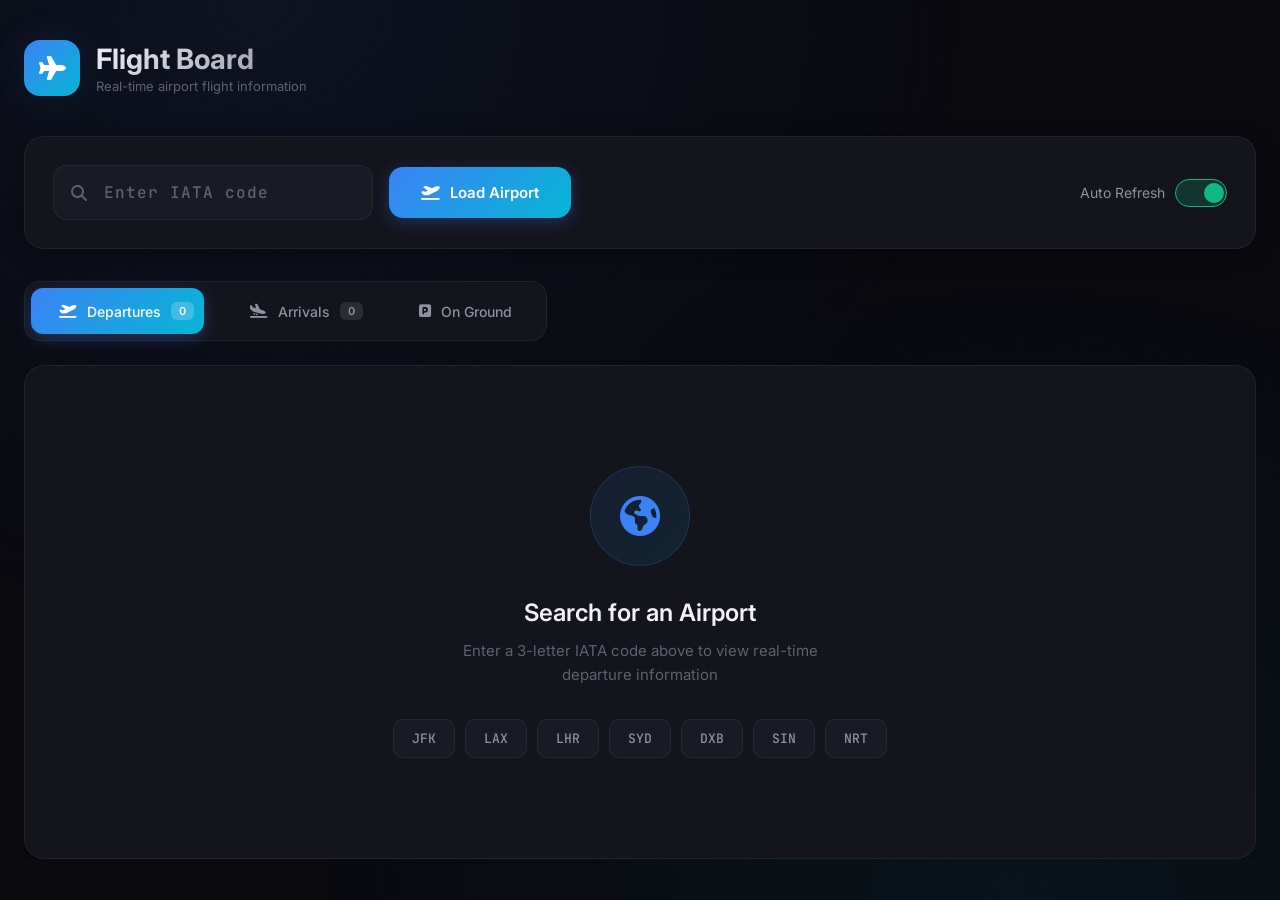
==== index.html @ b4d38a18 "Create index.html" ====
<!DOCTYPE html>
<html lang="en">
<head>
  <meta charset="UTF-8">
  <meta name="viewport" content="width=device-width, initial-scale=1.0">
  <title>Flight Board</title>
  <link href="https://fonts.googleapis.com/css2?family=JetBrains+Mono:wght@400;500;600&family=Inter:wght@300;400;500;600;700&display=swap" rel="stylesheet">
  <link rel="stylesheet" href="https://cdnjs.cloudflare.com/ajax/libs/font-awesome/6.5.1/css/all.min.css">
  <style>
    :root {
      --bg-primary: #0a0a0f;
      --bg-secondary: #12121a;
      --bg-tertiary: #1a1a24;
      --bg-card: #14141c;
      --text-primary: #f0f0f5;
      --text-secondary: #9090a0;
      --text-muted: #606070;
      --accent-blue: #3b82f6;
      --accent-cyan: #06b6d4;
      --accent-green: #10b981;
      --accent-yellow: #f59e0b;
      --accent-red: #ef4444;
      --border-color: rgba(255, 255, 255, 0.06);
      --shadow-soft: 0 4px 24px rgba(0, 0, 0, 0.4);
      --shadow-glow: 0 0 40px rgba(59, 130, 246, 0.1);
    }

    * { margin: 0; padding: 0; box-sizing: border-box; }

    body {
      font-family: 'Inter', -apple-system, BlinkMacSystemFont, sans-serif;
      background: var(--bg-primary);
      color: var(--text-primary);
      min-height: 100vh;
      overflow-x: hidden;
    }

    .bg-gradient {
      position: fixed;
      top: 0; left: 0; right: 0; bottom: 0;
      background: 
        radial-gradient(ellipse at 20% 0%, rgba(59, 130, 246, 0.08) 0%, transparent 50%),
        radial-gradient(ellipse at 80% 100%, rgba(6, 182, 212, 0.06) 0%, transparent 50%);
      pointer-events: none;
      z-index: 0;
    }

    .container {
      position: relative;
      z-index: 1;
      max-width: 1400px;
      margin: 0 auto;
      padding: 40px 24px;
    }

    /* Header */
    .header {
      display: flex;
      align-items: center;
      justify-content: space-between;
      margin-bottom: 40px;
      flex-wrap: wrap;
      gap: 20px;
    }

    .logo-section {
      display: flex;
      align-items: center;
      gap: 16px;
    }

    .logo-icon {
      width: 56px; height: 56px;
      background: linear-gradient(135deg, var(--accent-blue), var(--accent-cyan));
      border-radius: 16px;
      display: flex;
      align-items: center;
      justify-content: center;
      font-size: 24px;
      color: white;
      box-shadow: var(--shadow-glow);
      animation: pulse-glow 3s ease-in-out infinite;
    }

    @keyframes pulse-glow {
      0%, 100% { box-shadow: 0 0 20px rgba(59, 130, 246, 0.3); }
      50% { box-shadow: 0 0 40px rgba(59, 130, 246, 0.5); }
    }

    .logo-text h1 {
      font-size: 28px;
      font-weight: 700;
      background: linear-gradient(135deg, var(--text-primary), var(--text-secondary));
      -webkit-background-clip: text;
      -webkit-text-fill-color: transparent;
      background-clip: text;
    }

    .logo-text p {
      font-size: 13px;
      color: var(--text-muted);
      margin-top: 2px;
    }

    .live-indicator {
      display: none;
      align-items: center;
      gap: 8px;
      padding: 8px 16px;
      background: rgba(16, 185, 129, 0.1);
      border: 1px solid rgba(16, 185, 129, 0.2);
      border-radius: 100px;
      font-size: 13px;
      color: var(--accent-green);
      font-weight: 500;
    }

    .live-indicator.visible { display: flex; }

    .live-dot {
      width: 8px; height: 8px;
      background: var(--accent-green);
      border-radius: 50%;
      animation: blink 1.5s ease-in-out infinite;
    }

    @keyframes blink {
      0%, 100% { opacity: 1; }
      50% { opacity: 0.3; }
    }

    .refresh-timer {
      font-size: 12px;
      font-family: 'JetBrains Mono', monospace;
    }

    /* Search Section */
    .search-section {
      background: var(--bg-card);
      border: 1px solid var(--border-color);
      border-radius: 20px;
      padding: 28px;
      margin-bottom: 32px;
      box-shadow: var(--shadow-soft);
      transition: all 0.3s ease;
    }

    .search-section:hover {
      border-color: rgba(255, 255, 255, 0.1);
    }

    .search-row {
      display: flex;
      align-items: center;
      gap: 16px;
      flex-wrap: wrap;
    }

    .input-wrapper {
      position: relative;
      flex: 1;
      min-width: 200px;
      max-width: 320px;
    }

    .input-wrapper i {
      position: absolute;
      left: 18px;
      top: 50%;
      transform: translateY(-50%);
      color: var(--text-muted);
      font-size: 16px;
      transition: color 0.3s ease;
    }

    .input-wrapper input {
      width: 100%;
      padding: 16px 18px 16px 50px;
      font-size: 16px;
      font-family: 'JetBrains Mono', monospace;
      font-weight: 500;
      letter-spacing: 3px;
      text-transform: uppercase;
      background: var(--bg-tertiary);
      border: 1px solid var(--border-color);
      border-radius: 14px;
      color: var(--text-primary);
      outline: none;
      transition: all 0.3s ease;
    }

    .input-wrapper input::placeholder {
      color: var(--text-muted);
      letter-spacing: 1px;
      text-transform: none;
    }

    .input-wrapper input:focus {
      border-color: var(--accent-blue);
      box-shadow: 0 0 0 3px rgba(59, 130, 246, 0.1);
    }

    .input-wrapper:hover i,
    .input-wrapper input:focus + i {
      color: var(--accent-blue);
    }

    .btn {
      padding: 16px 32px;
      font-size: 15px;
      font-weight: 600;
      border: none;
      border-radius: 14px;
      cursor: pointer;
      display: flex;
      align-items: center;
      gap: 10px;
      transition: all 0.3s ease;
      font-family: inherit;
    }

    .btn-primary {
      background: linear-gradient(135deg, var(--accent-blue), var(--accent-cyan));
      color: white;
      box-shadow: 0 4px 16px rgba(59, 130, 246, 0.3);
    }

    .btn-primary:hover {
      transform: translateY(-2px);
      box-shadow: 0 6px 24px rgba(59, 130, 246, 0.4);
    }

    .btn-primary:active { transform: translateY(0); }

    .auto-refresh-toggle {
      display: flex;
      align-items: center;
      gap: 10px;
      margin-left: auto;
    }

    .auto-refresh-toggle > span {
      font-size: 14px;
      color: var(--text-secondary);
    }

    .toggle-switch {
      position: relative;
      width: 52px; height: 28px;
      cursor: pointer;
      display: inline-block;
    }

    .toggle-switch input { opacity: 0; width: 0; height: 0; }

    .toggle-slider {
      position: absolute;
      inset: 0;
      background: var(--bg-tertiary);
      border: 1px solid var(--border-color);
      border-radius: 100px;
      transition: all 0.3s ease;
    }

    .toggle-slider::before {
      content: '';
      position: absolute;
      width: 20px; height: 20px;
      left: 4px;
      top: 50%;
      transform: translateY(-50%);
      background: var(--text-muted);
      border-radius: 50%;
      transition: all 0.3s ease;
    }

    .toggle-switch input:checked + .toggle-slider {
      background: rgba(16, 185, 129, 0.2);
      border-color: var(--accent-green);
    }

    .toggle-switch input:checked + .toggle-slider::before {
      left: 28px;
      background: var(--accent-green);
    }

    /* Tabs with sliding indicator */
    .tabs-wrapper {
      margin-bottom: 24px;
    }

    .tabs-container {
      display: inline-flex;
      align-items: center;
      gap: 0;
      background: var(--bg-card);
      padding: 6px;
      border-radius: 16px;
      border: 1px solid var(--border-color);
      position: relative;
    }

    .tab-slider {
      position: absolute;
      top: 6px;
      left: 6px;
      height: calc(100% - 12px);
      background: linear-gradient(135deg, var(--accent-blue), var(--accent-cyan));
      border-radius: 12px;
      transition: all 0.4s cubic-bezier(0.4, 0, 0.2, 1);
      box-shadow: 0 4px 16px rgba(59, 130, 246, 0.3);
      z-index: 0;
    }

    .tab {
      padding: 14px 28px;
      font-size: 14px;
      font-weight: 500;
      color: var(--text-secondary);
      background: transparent;
      border: none;
      border-radius: 12px;
      cursor: pointer;
      display: flex;
      align-items: center;
      gap: 10px;
      transition: color 0.3s ease;
      font-family: inherit;
      position: relative;
      z-index: 1;
    }

    .tab:hover { color: var(--text-primary); }
    .tab.active { color: white; }

    .tab-count {
      padding: 2px 8px;
      font-size: 11px;
      font-weight: 600;
      background: rgba(255, 255, 255, 0.1);
      border-radius: 6px;
      transition: background 0.3s ease;
    }

    .tab.active .tab-count { background: rgba(255, 255, 255, 0.2); }

    /* Panels with sliding animation */
    .panels-container {
      position: relative;
      overflow: hidden;
    }

    .panels-track {
      display: flex;
      transition: transform 0.5s cubic-bezier(0.4, 0, 0.2, 1);
    }

    .panel {
      min-width: 100%;
      opacity: 0.5;
      transform: scale(0.98);
      transition: opacity 0.4s ease, transform 0.4s ease;
    }

    .panel.active {
      opacity: 1;
      transform: scale(1);
    }

    /* Table Container */
    .table-container {
      background: var(--bg-card);
      border: 1px solid var(--border-color);
      border-radius: 20px;
      overflow: hidden;
      box-shadow: var(--shadow-soft);
    }

    /* Table */
    table { width: 100%; border-collapse: collapse; }

    thead { background: var(--bg-tertiary); }

    th {
      padding: 18px 20px;
      text-align: left;
      font-size: 12px;
      font-weight: 600;
      color: var(--text-muted);
      text-transform: uppercase;
      letter-spacing: 1px;
      border-bottom: 1px solid var(--border-color);
    }

    tbody tr {
      border-bottom: 1px solid var(--border-color);
      transition: all 0.3s ease;
      animation: rowSlideIn 0.4s ease backwards;
    }

    tbody tr:last-child { border-bottom: none; }
    tbody tr:hover { background: rgba(59, 130, 246, 0.05); }

    @keyframes rowSlideIn {
      from { opacity: 0; transform: translateX(-20px); }
      to { opacity: 1; transform: translateX(0); }
    }

    td {
      padding: 18px 20px;
      font-size: 14px;
      color: var(--text-primary);
    }

    .flight-number {
      font-family: 'JetBrains Mono', monospace;
      font-weight: 600;
      color: var(--accent-blue);
      font-size: 15px;
    }

    .airline-cell {
      display: flex;
      align-items: center;
      gap: 12px;
    }

    .airline-logo {
      width: 36px; height: 36px;
      background: var(--bg-tertiary);
      border-radius: 10px;
      display: flex;
      align-items: center;
      justify-content: center;
      font-size: 12px;
      color: var(--accent-cyan);
      font-weight: 600;
      font-family: 'JetBrains Mono', monospace;
    }

    .airport-code {
      font-family: 'JetBrains Mono', monospace;
      font-weight: 500;
      padding: 6px 12px;
      background: var(--bg-tertiary);
      border-radius: 8px;
      font-size: 13px;
      display: inline-block;
    }

    .aircraft-reg {
      font-family: 'JetBrains Mono', monospace;
      color: var(--text-secondary);
      font-size: 13px;
    }

    /* Status Badges */
    .status-badge {
      padding: 6px 14px;
      border-radius: 100px;
      font-size: 12px;
      font-weight: 600;
      display: inline-flex;
      align-items: center;
      gap: 6px;
      text-transform: capitalize;
    }

    .status-scheduled { background: rgba(16, 185, 129, 0.15); color: var(--accent-green); }
    .status-delayed { background: rgba(245, 158, 11, 0.15); color: var(--accent-yellow); }
    .status-cancelled { background: rgba(239, 68, 68, 0.15); color: var(--accent-red); }
    .status-en-route { background: rgba(59, 130, 246, 0.15); color: var(--accent-blue); }
    .status-unknown { background: var(--bg-tertiary); color: var(--text-muted); }

    .status-dot {
      width: 6px; height: 6px;
      border-radius: 50%;
      background: currentColor;
    }

    /* Ground Stats */
    .ground-stats {
      display: grid;
      grid-template-columns: repeat(auto-fit, minmax(200px, 1fr));
      gap: 20px;
      padding: 24px;
    }

    .stat-card {
      background: var(--bg-tertiary);
      border: 1px solid var(--border-color);
      border-radius: 16px;
      padding: 24px;
      text-align: center;
      transition: all 0.3s ease;
    }

    .stat-card:hover {
      transform: translateY(-4px);
      border-color: rgba(59, 130, 246, 0.3);
      box-shadow: 0 8px 32px rgba(59, 130, 246, 0.1);
    }

    .stat-icon {
      width: 48px; height: 48px;
      margin: 0 auto 16px;
      background: linear-gradient(135deg, var(--accent-blue), var(--accent-cyan));
      border-radius: 14px;
      display: flex;
      align-items: center;
      justify-content: center;
      font-size: 20px;
      color: white;
    }

    .stat-value {
      font-size: 36px;
      font-weight: 700;
      color: var(--text-primary);
      font-family: 'JetBrains Mono', monospace;
    }

    .stat-label {
      font-size: 13px;
      color: var(--text-muted);
      margin-top: 8px;
      text-transform: uppercase;
      letter-spacing: 1px;
    }

    /* Loading State */
    .loading-container {
      padding: 80px 20px;
      text-align: center;
    }

    .loading-spinner {
      width: 48px; height: 48px;
      margin: 0 auto 20px;
      border: 3px solid var(--bg-tertiary);
      border-top-color: var(--accent-blue);
      border-radius: 50%;
      animation: spin 1s linear infinite;
    }

    @keyframes spin { to { transform: rotate(360deg); } }

    .loading-text { color: var(--text-secondary); font-size: 14px; }

    /* Empty State */
    .empty-state {
      padding: 80px 20px;
      text-align: center;
    }

    .empty-icon {
      width: 80px; height: 80px;
      margin: 0 auto 24px;
      background: var(--bg-tertiary);
      border-radius: 50%;
      display: flex;
      align-items: center;
      justify-content: center;
      font-size: 32px;
      color: var(--text-muted);
    }

    .empty-title {
      font-size: 18px;
      font-weight: 600;
      color: var(--text-primary);
      margin-bottom: 8px;
    }

    .empty-text { color: var(--text-muted); font-size: 14px; }

    /* Initial State */
    .initial-state {
      padding: 100px 20px;
      text-align: center;
    }

    .initial-icon {
      width: 100px; height: 100px;
      margin: 0 auto 32px;
      background: linear-gradient(135deg, rgba(59, 130, 246, 0.1), rgba(6, 182, 212, 0.1));
      border: 1px solid rgba(59, 130, 246, 0.2);
      border-radius: 50%;
      display: flex;
      align-items: center;
      justify-content: center;
      font-size: 40px;
      color: var(--accent-blue);
      animation: float 3s ease-in-out infinite;
    }

    @keyframes float {
      0%, 100% { transform: translateY(0); }
      50% { transform: translateY(-10px); }
    }

    .initial-title {
      font-size: 24px;
      font-weight: 600;
      color: var(--text-primary);
      margin-bottom: 12px;
    }

    .initial-text {
      color: var(--text-muted);
      font-size: 15px;
      max-width: 400px;
      margin: 0 auto;
      line-height: 1.6;
    }

    /* Popular Airports */
    .popular-airports {
      margin-top: 32px;
      display: flex;
      flex-wrap: wrap;
      justify-content: center;
      gap: 10px;
    }

    .popular-btn {
      padding: 10px 18px;
      font-size: 13px;
      font-family: 'JetBrains Mono', monospace;
      font-weight: 500;
      background: var(--bg-tertiary);
      border: 1px solid var(--border-color);
      border-radius: 10px;
      color: var(--text-secondary);
      cursor: pointer;
      transition: all 0.3s ease;
    }

    .popular-btn:hover {
      background: var(--accent-blue);
      border-color: var(--accent-blue);
      color: white;
      transform: translateY(-2px);
    }

    /* Toast */
    .toast {
      position: fixed;
      bottom: 24px;
      right: 24px;
      padding: 16px 24px;
      background: var(--bg-card);
      border: 1px solid var(--accent-red);
      border-radius: 14px;
      color: var(--text-primary);
      font-size: 14px;
      display: flex;
      align-items: center;
      gap: 12px;
      box-shadow: var(--shadow-soft);
      transform: translateY(100px);
      opacity: 0;
      transition: all 0.4s ease;
      z-index: 1000;
    }

    .toast.show { transform: translateY(0); opacity: 1; }
    .toast i { color: var(--accent-red); font-size: 18px; }

    /* Responsive */
    @media (max-width: 768px) {
      .container { padding: 20px 16px; }
      .header { flex-direction: column; align-items: flex-start; }
      .search-row { flex-direction: column; align-items: stretch; }
      .input-wrapper { max-width: 100%; }
      .auto-refresh-toggle { margin-left: 0; justify-content: space-between; }
      .tabs-container { width: 100%; overflow-x: auto; }
      .tab { padding: 12px 16px; white-space: nowrap; font-size: 13px; }
      table { font-size: 13px; }
      th, td { padding: 14px 12px; }
      .airline-cell { flex-direction: column; align-items: flex-start; gap: 6px; }
      .stat-card { padding: 20px; }
      .stat-value { font-size: 28px; }
    }
  </style>
</head>
<body>
  <div class="bg-gradient"></div>

  <div class="container">
    <!-- Header -->
    <header class="header">
      <div class="logo-section">
        <div class="logo-icon"><i class="fas fa-plane"></i></div>
        <div class="logo-text">
          <h1>Flight Board</h1>
          <p>Real-time airport flight information</p>
        </div>
      </div>
      <div class="live-indicator" id="liveIndicator">
        <span class="live-dot"></span>
        <span>Live Data</span>
        <span class="refresh-timer" id="refreshTimer"></span>
      </div>
    </header>

    <!-- Search Section -->
    <section class="search-section">
      <div class="search-row">
        <div class="input-wrapper">
          <input type="text" id="airportInput" placeholder="Enter IATA code" maxlength="3" autocomplete="off">
          <i class="fas fa-search"></i>
        </div>
        <button class="btn btn-primary" onclick="loadAirport()">
          <i class="fas fa-plane-departure"></i>
          Load Airport
        </button>
        <div class="auto-refresh-toggle">
          <span>Auto Refresh</span>
          <label class="toggle-switch">
            <input type="checkbox" id="autoRefreshToggle" checked onchange="toggleAutoRefresh()">
            <span class="toggle-slider"></span>
          </label>
        </div>
      </div>
    </section>

    <!-- Tabs -->
    <div class="tabs-wrapper">
      <div class="tabs-container" id="tabsContainer">
        <div class="tab-slider" id="tabSlider"></div>
        <button class="tab active" data-index="0" onclick="switchTab(0)">
          <i class="fas fa-plane-departure"></i>
          Departures
          <span class="tab-count" id="departuresCount">0</span>
        </button>
        <button class="tab" data-index="1" onclick="switchTab(1)">
          <i class="fas fa-plane-arrival"></i>
          Arrivals
          <span class="tab-count" id="arrivalsCount">0</span>
        </button>
        <button class="tab" data-index="2" onclick="switchTab(2)">
          <i class="fas fa-parking"></i>
          On Ground
        </button>
      </div>
    </div>

    <!-- Panels -->
    <div class="panels-container">
      <div class="panels-track" id="panelsTrack">
        <!-- Departures Panel -->
        <div class="panel active" id="departuresPanel">
          <div class="table-container">
            <div class="initial-state" id="departuresInitial">
              <div class="initial-icon"><i class="fas fa-globe-americas"></i></div>
              <h2 class="initial-title">Search for an Airport</h2>
              <p class="initial-text">Enter a 3-letter IATA code above to view real-time departure information</p>
              <div class="popular-airports">
                <button class="popular-btn" onclick="quickLoad('JFK')">JFK</button>
                <button class="popular-btn" onclick="quickLoad('LAX')">LAX</button>
                <button class="popular-btn" onclick="quickLoad('LHR')">LHR</button>
                <button class="popular-btn" onclick="quickLoad('SYD')">SYD</button>
                <button class="popular-btn" onclick="quickLoad('DXB')">DXB</button>
                <button class="popular-btn" onclick="quickLoad('SIN')">SIN</button>
                <button class="popular-btn" onclick="quickLoad('NRT')">NRT</button>
              </div>
            </div>
            <div id="departuresContent"></div>
          </div>
        </div>

        <!-- Arrivals Panel -->
        <div class="panel" id="arrivalsPanel">
          <div class="table-container">
            <div class="initial-state" id="arrivalsInitial">
              <div class="initial-icon"><i class="fas fa-globe-americas"></i></div>
              <h2 class="initial-title">Search for an Airport</h2>
              <p class="initial-text">Enter a 3-letter IATA code above to view real-time arrival information</p>
            </div>
            <div id="arrivalsContent"></div>
          </div>
        </div>

        <!-- Ground Panel -->
        <div class="panel" id="groundPanel">
          <div class="table-container">
            <div class="initial-state" id="groundInitial">
              <div class="initial-icon"><i class="fas fa-globe-americas"></i></div>
              <h2 class="initial-title">Search for an Airport</h2>
              <p class="initial-text">Enter a 3-letter IATA code above to view aircraft currently on ground</p>
            </div>
            <div id="groundContent"></div>
          </div>
        </div>
      </div>
    </div>
  </div>

  <!-- Toast -->
  <div class="toast" id="toast">
    <i class="fas fa-exclamation-circle"></i>
    <span id="toastMessage">Error occurred</span>
  </div>

  <script>
    const API = "https://api.flightradar24.com/common/v1/airport.json";
    let currentCode = null;
    let countdown = 60;
    let countdownInterval = null;
    let currentTab = 0;

    // Initialize
    document.getElementById('airportInput').addEventListener('keypress', (e) => {
      if (e.key === 'Enter') loadAirport();
    });

    // Update slider position on load
    updateSlider();

    function updateSlider() {
      const tabs = document.querySelectorAll('.tab');
      const slider = document.getElementById('tabSlider');
      const activeTab = tabs[currentTab];
      
      if (activeTab && slider) {
        slider.style.width = activeTab.offsetWidth + 'px';
        slider.style.left = (activeTab.offsetLeft) + 'px';
      }
    }

    function switchTab(index) {
      currentTab = index;
      const tabs = document.querySelectorAll('.tab');
      const panels = document.querySelectorAll('.panel');
      const track = document.getElementById('panelsTrack');

      // Update tabs
      tabs.forEach((tab, i) => {
        tab.classList.toggle('active', i === index);
      });

      // Update panels
      panels.forEach((panel, i) => {
        panel.classList.toggle('active', i === index);
      });

      // Slide the track
      track.style.transform = `translateX(-${index * 100}%)`;

      // Update slider
      updateSlider();
    }

    function quickLoad(code) {
      document.getElementById('airportInput').value = code;
      loadAirport();
    }

    function showToast(message) {
      const toast = document.getElementById('toast');
      document.getElementById('toastMessage').textContent = message;
      toast.classList.add('show');
      setTimeout(() => toast.classList.remove('show'), 4000);
    }

    function showLoading() {
      return `
        <div class="loading-container">
          <div class="loading-spinner"></div>
          <p class="loading-text">Loading flight data...</p>
        </div>
      `;
    }

    function showEmpty(message) {
      return `
        <div class="empty-state">
          <div class="empty-icon"><i class="fas fa-plane-slash"></i></div>
          <h3 class="empty-title">No Flights Found</h3>
          <p class="empty-text">${message}</p>
        </div>
      `;
    }

    function toggleAutoRefresh() {
      const checked = document.getElementById('autoRefreshToggle').checked;
      if (checked && currentCode) {
        startAutoRefresh();
      } else {
        stopAutoRefresh();
      }
    }

    function startAutoRefresh() {
      stopAutoRefresh();
      countdown = 60;
      updateRefreshTimer();

      countdownInterval = setInterval(() => {
        countdown--;
        updateRefreshTimer();
        if (countdown <= 0) {
          countdown = 60;
          if (currentCode) loadAirportData(currentCode, false);
        }
      }, 1000);
    }

    function stopAutoRefresh() {
      if (countdownInterval) clearInterval(countdownInterval);
      document.getElementById('refreshTimer').textContent = '';
    }

    function updateRefreshTimer() {
      document.getElementById('refreshTimer').textContent = `(${countdown}s)`;
    }

    async function loadAirport() {
      const code = document.getElementById("airportInput").value.trim().toUpperCase();

      if (code.length !== 3) {
        showToast("Please enter a valid 3-letter IATA code");
        return;
      }

      currentCode = code;
      document.getElementById('liveIndicator').classList.add('visible');

      if (document.getElementById('autoRefreshToggle').checked) {
        startAutoRefresh();
      }

      await loadAirportData(code, true);
    }

    async function loadAirportData(code, showLoadingState) {
      // Hide initial states
      document.getElementById('departuresInitial').style.display = 'none';
      document.getElementById('arrivalsInitial').style.display = 'none';
      document.getElementById('groundInitial').style.display = 'none';

      if (showLoadingState) {
        document.getElementById("departuresContent").innerHTML = showLoading();
        document.getElementById("arrivalsContent").innerHTML = showLoading();
        document.getElementById("groundContent").innerHTML = showLoading();
      }

      try {
        await Promise.all([
          loadDepartures(code),
          loadArrivals(code),
          loadGround(code)
        ]);
      } catch (err) {
        console.error(err);
        showToast("Request failed - likely CORS restriction from FlightRadar24");
      }
    }

    async function loadDepartures(code) {
      const url = `${API}?code=${code}&plugin[]=schedule&plugin-setting[schedule][mode]=departures`;
      try {
        const res = await fetch(url);
        const json = await res.json();
        const flights = json?.result?.response?.airport?.pluginData?.schedule?.departures?.data || [];

        document.getElementById('departuresCount').textContent = flights.length;
        document.getElementById("departuresContent").innerHTML =
          flights.length ? buildTable(flights, "departure") : showEmpty("No departures scheduled at this time");
      } catch (e) {
        document.getElementById("departuresContent").innerHTML = showEmpty("Failed to load departures");
      }
    }

    async function loadArrivals(code) {
      const url = `${API}?code=${code}&plugin[]=schedule&plugin-setting[schedule][mode]=arrivals`;
      try {
        const res = await fetch(url);
        const json = await res.json();
        const flights = json?.result?.response?.airport?.pluginData?.schedule?.arrivals?.data || [];

        document.getElementById('arrivalsCount').textContent = flights.length;
        document.getElementById("arrivalsContent").innerHTML =
          flights.length ? buildTable(flights, "arrival") : showEmpty("No arrivals scheduled at this time");
      } catch (e) {
        document.getElementById("arrivalsContent").innerHTML = showEmpty("Failed to load arrivals");
      }
    }

    async function loadGround(code) {
      const url = `${API}?code=${code}&plugin[]=schedule`;
      try {
        const res = await fetch(url);
        const json = await res.json();
        const count = json?.result?.response?.airport?.pluginData?.aircraftCount;

        if (!count) {
          document.getElementById("groundContent").innerHTML = showEmpty("No ground data available");
          return;
        }

        document.getElementById("groundContent").innerHTML = `
          <div class="ground-stats">
            <div class="stat-card">
              <div class="stat-icon"><i class="fas fa-plane"></i></div>
              <div class="stat-value">${count.onGround?.total || 0}</div>
              <div class="stat-label">Total on Ground</div>
            </div>
            <div class="stat-card">
              <div class="stat-icon"><i class="fas fa-eye"></i></div>
              <div class="stat-value">${count.onGround?.visible || 0}</div>
              <div class="stat-label">Visible Aircraft</div>
            </div>
            <div class="stat-card">
              <div class="stat-icon"><i class="fas fa-parking"></i></div>
              <div class="stat-value">${count.ground || 0}</div>
              <div class="stat-label">Parked</div>
            </div>
          </div>
        `;
      } catch (e) {
        document.getElementById("groundContent").innerHTML = showEmpty("Failed to load ground data");
      }
    }

    function getStatusClass(status) {
      const s = status.toLowerCase();
      if (s.includes('scheduled') || s.includes('on time') || s.includes('landed') || s.includes('arrived')) {
        return 'status-scheduled';
      }
      if (s.includes('delayed') || s.includes('late')) {
        return 'status-delayed';
      }
      if (s.includes('cancelled') || s.includes('diverted')) {
        return 'status-cancelled';
      }
      if (s.includes('en route') || s.includes('airborne') || s.includes('taxiing') || s.includes('boarding')) {
        return 'status-en-route';
      }
      return 'status-unknown';
    }

    function buildTable(flights, type) {
      const rows = flights.map((entry, index) => {
        const f = entry.flight;
        const flightNo = f.identification?.number?.default || f.identification?.callsign || "—";
        const airline = f.airline?.short || f.airline?.name || f.owner?.name || "—";
        const airlineCode = airline.substring(0, 2).toUpperCase();
        const airport = type === "arrival" ? f.airport?.origin?.code?.iata : f.airport?.destination?.code?.iata;
        const aircraft = f.aircraft?.registration || "—";
        const status = f.status?.text || "—";
        const statusClass = getStatusClass(status);

        return `<tr style="animation-delay: ${index * 0.03}s">
          <td><span class="flight-number">${flightNo}</span></td>
          <td>
            <div class="airline-cell">
              <div class="airline-logo">${airlineCode}</div>
              <span>${airline}</span>
            </div>
          </td>
          <td><span class="airport-code">${airport || "—"}</span></td>
          <td><span class="aircraft-reg">${aircraft}</span></td>
          <td>
            <span class="status-badge ${statusClass}">
              <span class="status-dot"></span>
              ${status}
            </span>
          </td>
        </tr>`;
      }).join("");

      return `
        <table>
          <thead>
            <tr>
              <th>Flight</th>
              <th>Airline</th>
              <th>${type === "arrival" ? "From" : "To"}</th>
              <th>Aircraft</th>
              <th>Status</th>
            </tr>
          </thead>
          <tbody>${rows}</tbody>
        </table>
      `;
    }

    // Handle window resize for slider
    window.addEventListener('resize', updateSlider);
  </script>
</body>
</html>
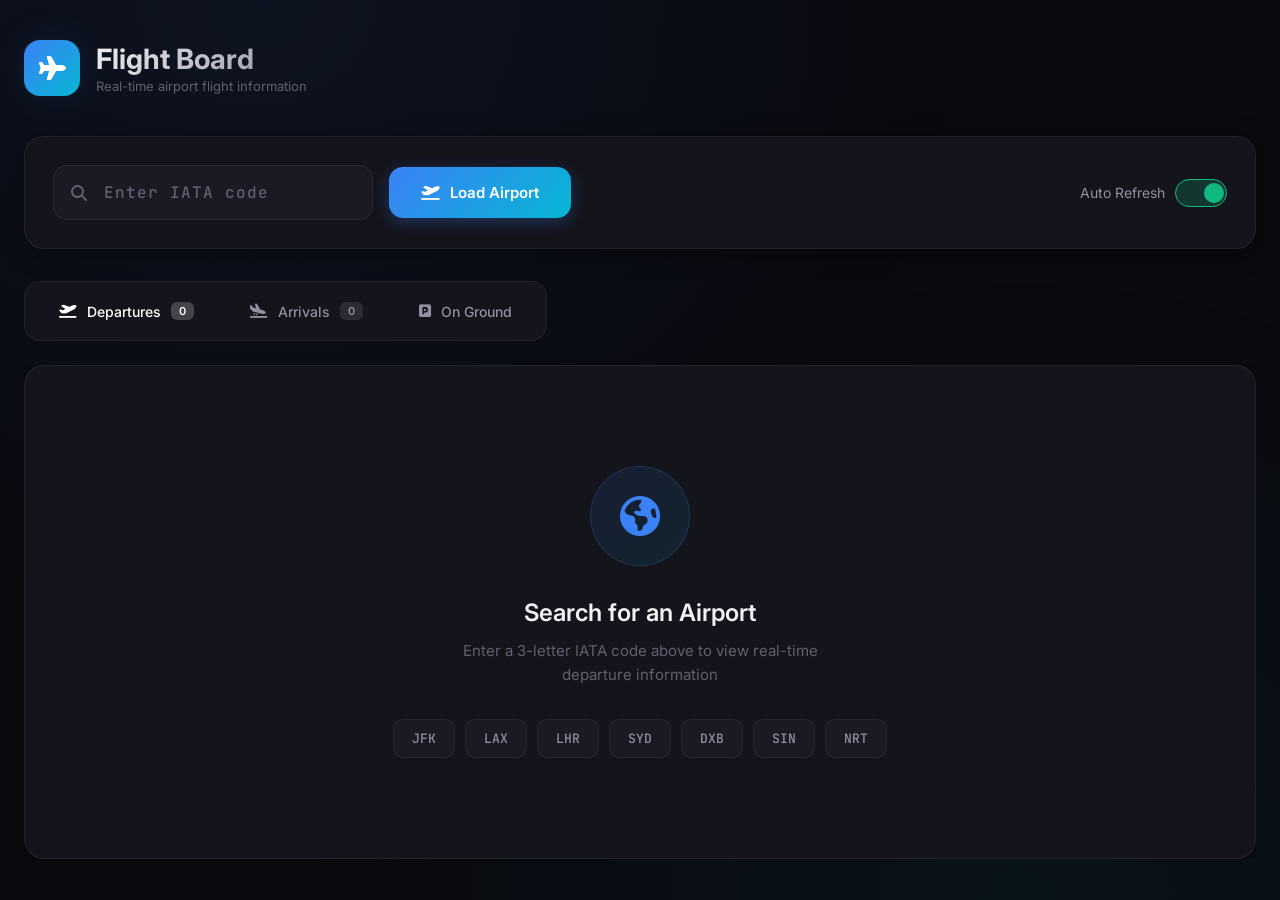
==== commit 9b2c5e07: "Update index.html" ====
--- a/index.html
+++ b/index.html
@@ -468,7 +468,7 @@
 
     .status-scheduled { background: rgba(16, 185, 129, 0.15); color: var(--accent-green); }
     .status-delayed { background: rgba(245, 158, 11, 0.15); color: var(--accent-yellow); }
-    .status-cancelled { background: rgba(239, 68, 68, 0.15); color: var(--accent-red); }
+    .status-cancelled { background: rgba(255, 5, 5, 0.15); color: var(--accent-red); }
     .status-en-route { background: rgba(59, 130, 246, 0.15); color: var(--accent-blue); }
     .status-unknown { background: var(--bg-tertiary); color: var(--text-muted); }
 
@@ -1032,7 +1032,7 @@
       if (s.includes('delayed') || s.includes('late')) {
         return 'status-delayed';
       }
-      if (s.includes('cancelled') || s.includes('diverted')) {
+      if (s.includes('cancelled') || (s.includes('canceled') || s.includes('diverted')) {
         return 'status-cancelled';
       }
       if (s.includes('en route') || s.includes('airborne') || s.includes('taxiing') || s.includes('boarding')) {
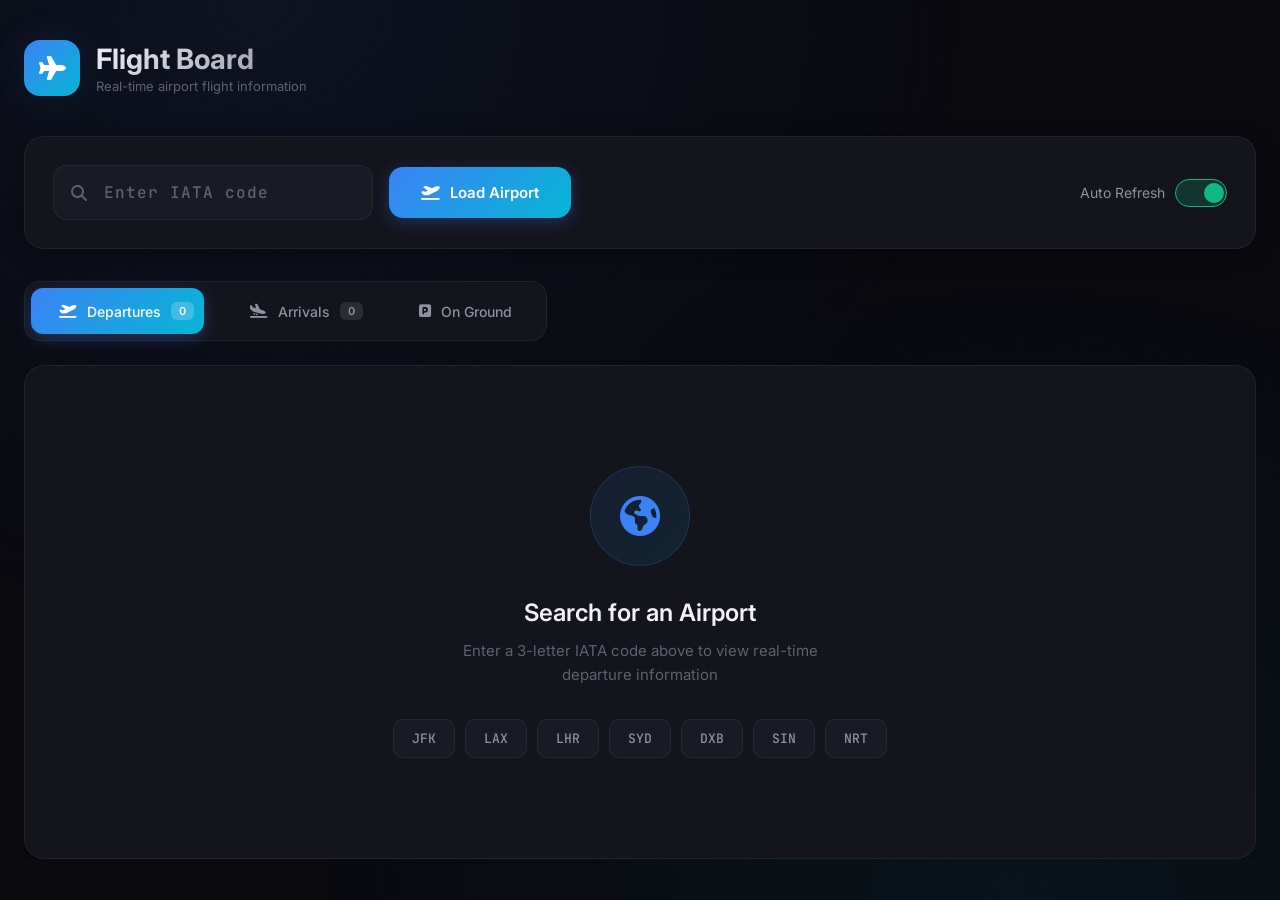
==== commit 8524598f: "Update index.html" ====
--- a/index.html
+++ b/index.html
@@ -1032,7 +1032,7 @@
       if (s.includes('delayed') || s.includes('late')) {
         return 'status-delayed';
       }
-      if (s.includes('cancelled') || (s.includes('canceled') || s.includes('diverted')) {
+      if (s.includes('cancelled') || s.includes('diverted')) {
         return 'status-cancelled';
       }
       if (s.includes('en route') || s.includes('airborne') || s.includes('taxiing') || s.includes('boarding')) {
